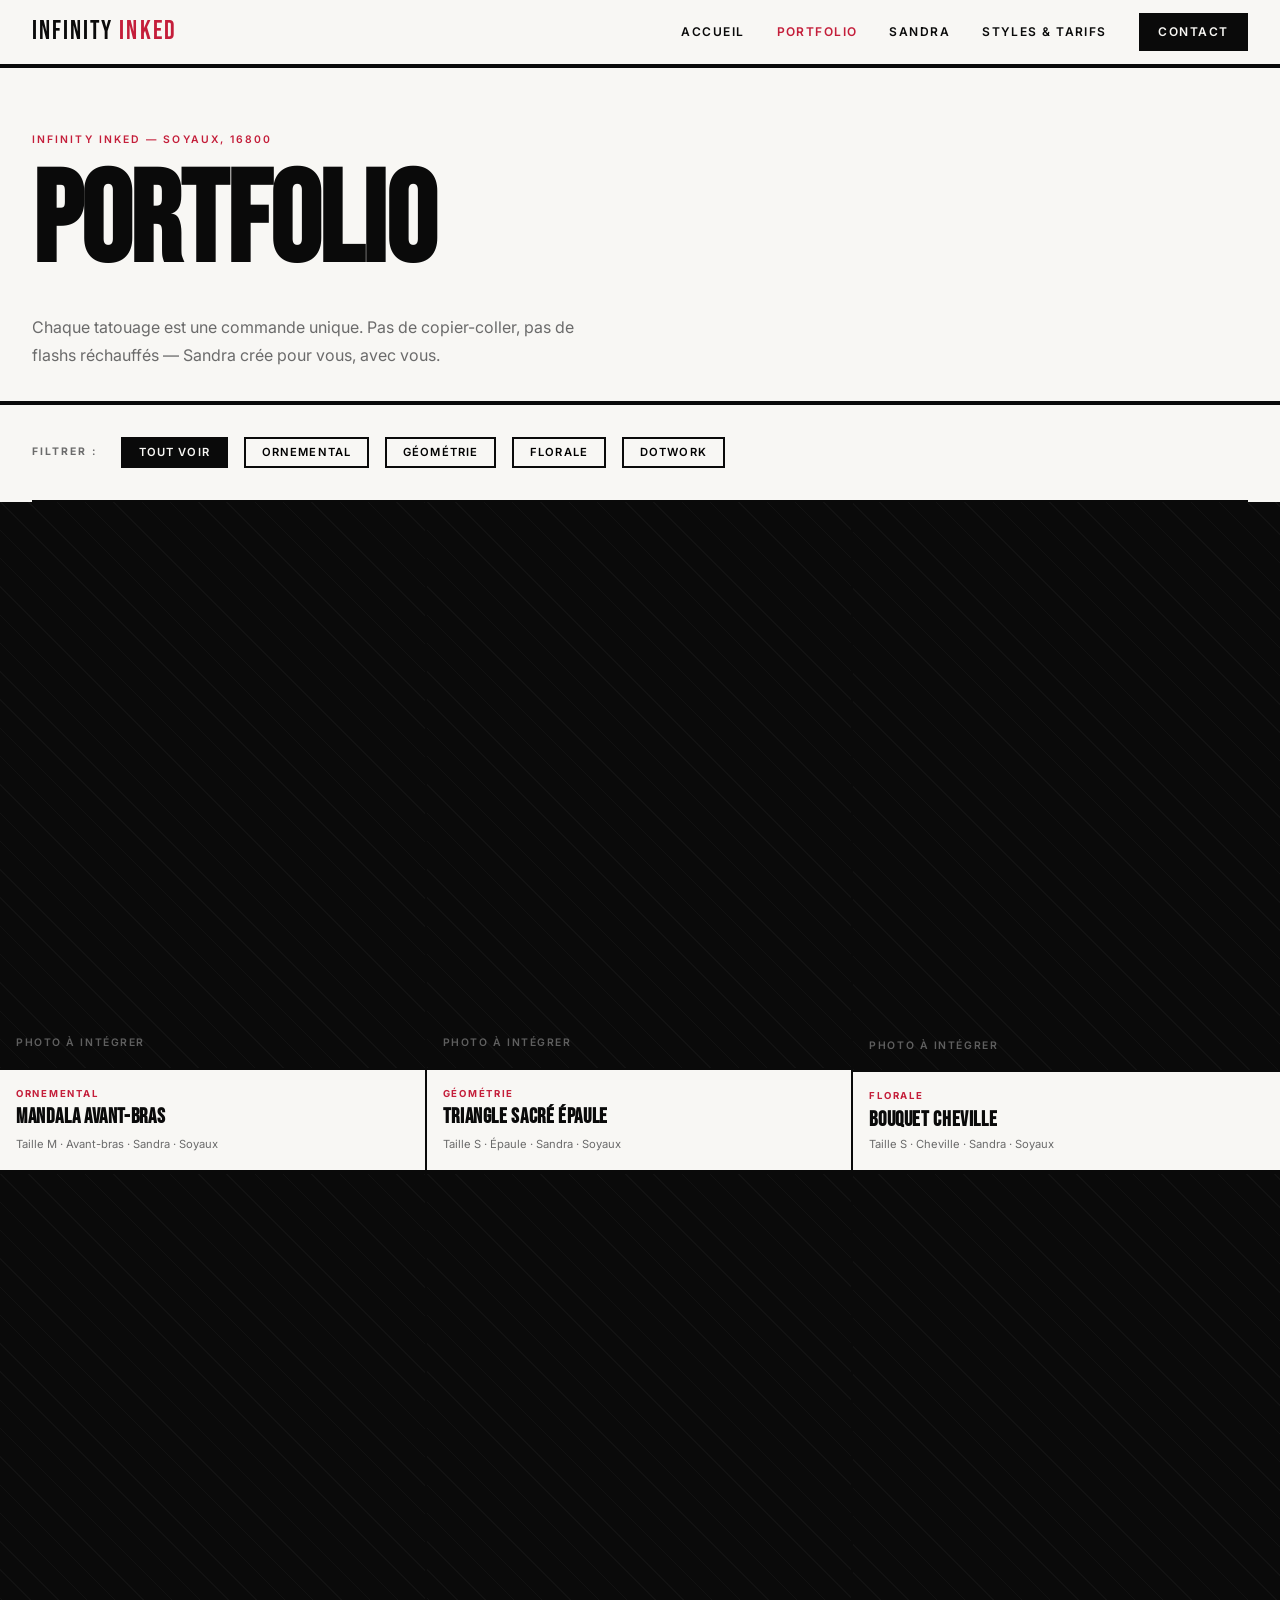
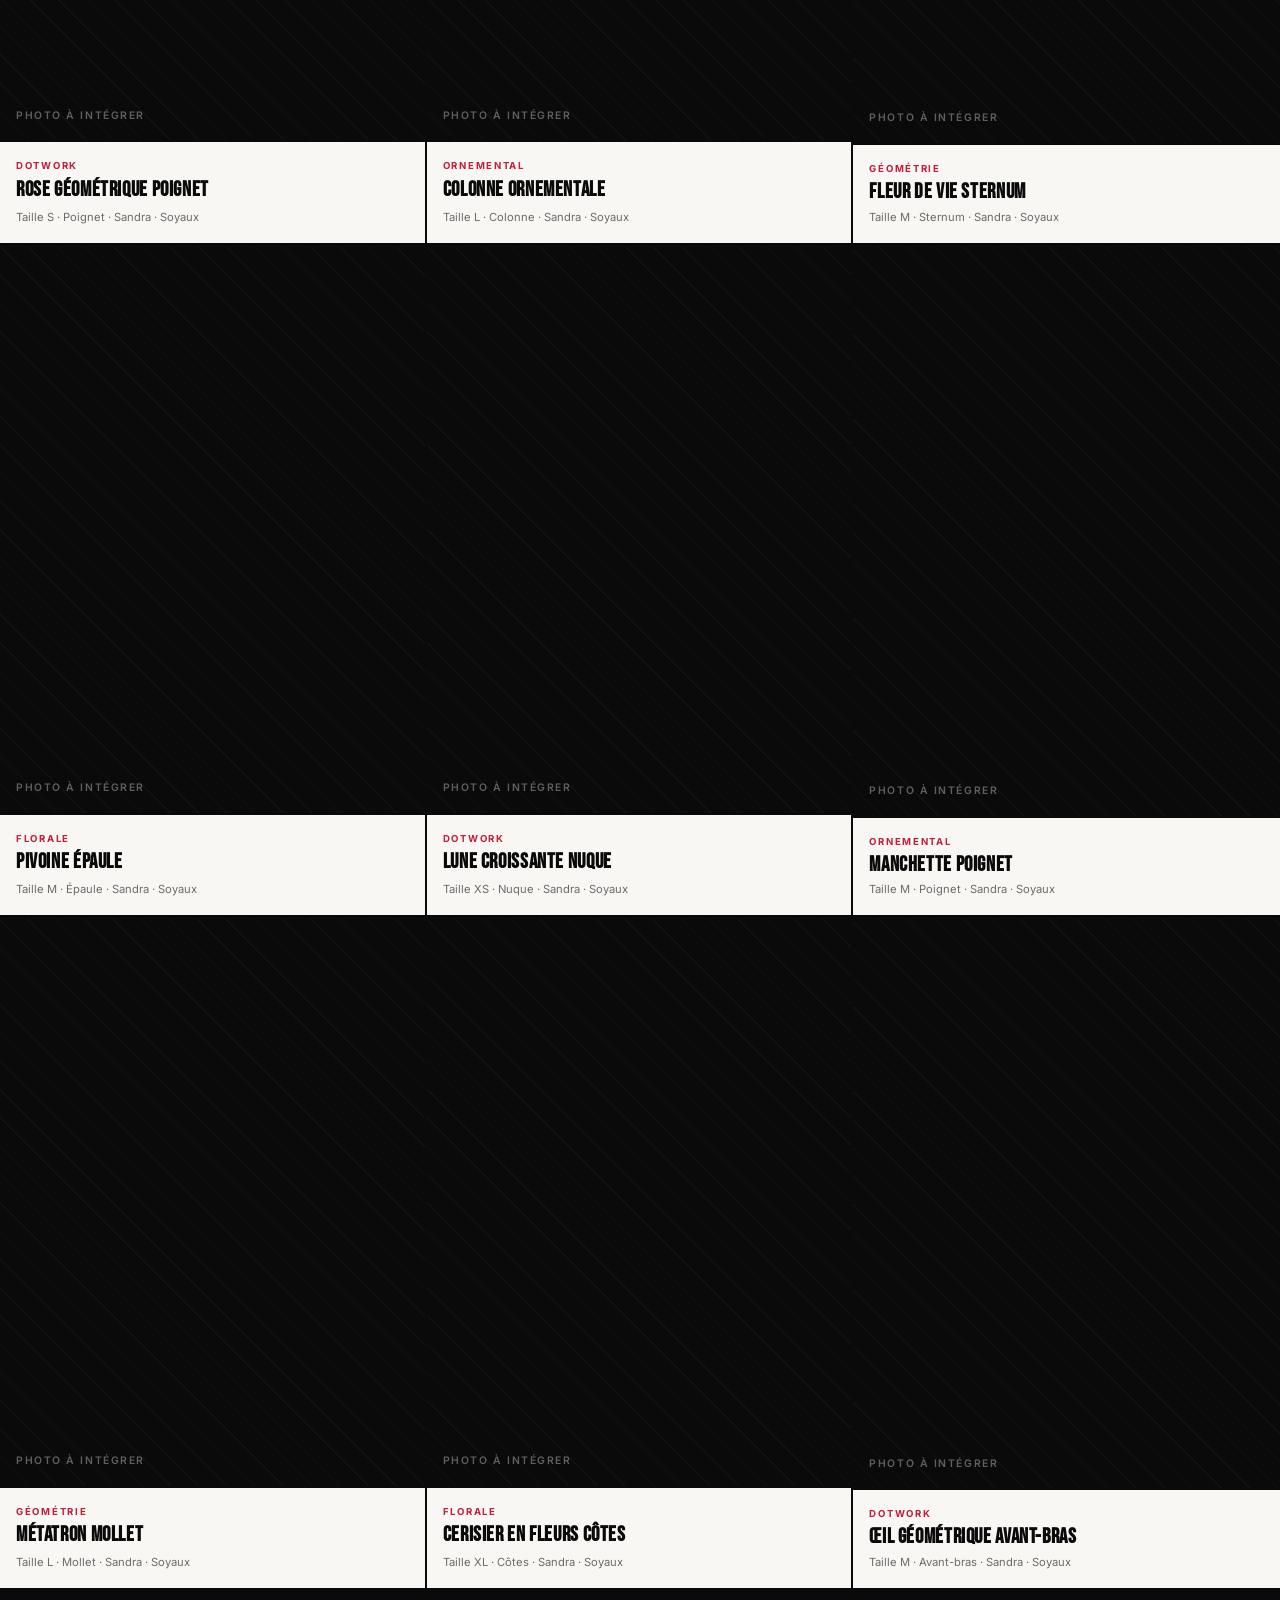
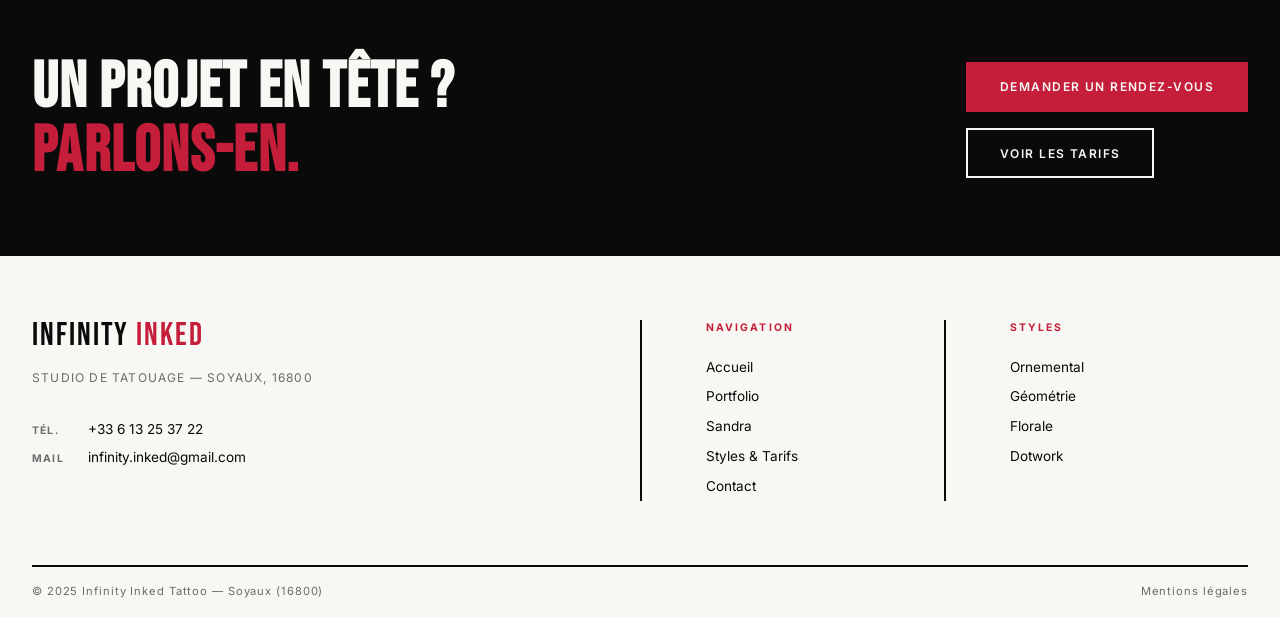
==== portfolio.html @ 77a06cd0 "sex" ====
<!DOCTYPE html>
<html lang="fr">
<head>
  <meta charset="UTF-8" />
  <meta name="viewport" content="width=device-width, initial-scale=1.0" />
  <title>Portfolio — Infinity Inked Tattoo, Soyaux</title>
  <meta name="description" content="Portfolio de tatouages de Sandra — studio Infinity Inked à Soyaux (16800). Ornemental, géométrie, florale, dotwork. Chaque réalisation, une pièce unique." />
  <meta name="keywords" content="portfolio tatouage Soyaux, tatouage ornemental Angoulême, dotwork géométrie floral tattoo Sandra 16800" />
  <link rel="canonical" href="https://infinity-inked.fr/portfolio.html" />
  <link rel="stylesheet" href="css/style.css" />
  <link rel="preconnect" href="https://fonts.googleapis.com" />
  <link rel="preconnect" href="https://fonts.gstatic.com" crossorigin />
  <link href="https://fonts.googleapis.com/css2?family=Bebas+Neue&family=Inter:wght@300;400;500;600&display=swap" rel="stylesheet" />
</head>
<body>

  <!-- ========== NAVIGATION ========== -->
  <header class="nav" role="banner">
    <div class="container">
      <div class="nav__inner">
        <a href="index.html" class="nav__logo" aria-label="Infinity Inked Tattoo — Accueil">
          Infinity<span>&nbsp;Inked</span>
        </a>
        <nav class="nav__links" aria-label="Navigation principale">
          <a href="index.html">Accueil</a>
          <a href="portfolio.html" class="active">Portfolio</a>
          <a href="sandra.html">Sandra</a>
          <a href="styles-tarifs.html">Styles &amp; Tarifs</a>
          <a href="contact.html" class="nav__cta">Contact</a>
        </nav>
        <button class="nav__burger" aria-label="Ouvrir le menu" aria-expanded="false" aria-controls="mobile-nav">
          <span></span><span></span><span></span>
        </button>
      </div>
    </div>
    <nav id="mobile-nav" class="nav__mobile" aria-label="Navigation mobile">
      <a href="index.html">Accueil</a>
      <a href="portfolio.html" class="active">Portfolio</a>
      <a href="sandra.html">Sandra</a>
      <a href="styles-tarifs.html">Styles &amp; Tarifs</a>
      <a href="contact.html">Contact</a>
    </nav>
  </header>

  <main>

    <!-- ========== EN-TÊTE PAGE ========== -->
    <div class="page-header" aria-labelledby="page-title">
      <div class="container">
        <span class="page-header__label">Infinity Inked — Soyaux, 16800</span>
        <h1 class="page-header__title" id="page-title">Portfolio</h1>
        <p class="page-header__sub">
          Chaque tatouage est une commande unique. Pas de copier-coller, pas de flashs réchauffés — Sandra crée pour vous, avec vous.
        </p>
      </div>
    </div>

    <!-- ========== FILTRES ========== -->
    <div class="container">
      <div class="filter-bar" role="group" aria-label="Filtrer par style">
        <span class="filter-bar__label">Filtrer :</span>
        <button class="filter-btn active" data-filter="all">Tout voir</button>
        <button class="filter-btn" data-filter="ornemental">Ornemental</button>
        <button class="filter-btn" data-filter="geometrie">Géométrie</button>
        <button class="filter-btn" data-filter="florale">Florale</button>
        <button class="filter-btn" data-filter="dotwork">Dotwork</button>
      </div>
    </div>

    <!-- ========== GALERIE ========== -->
    <section aria-label="Galerie de tatouages">
      <div class="gallery">

        <!-- Ornemental 1 -->
        <article class="gallery-item" data-style="ornemental">
          <div class="gallery-item__photo">
            <div class="photo-placeholder" aria-label="Tatouage ornemental — mandala avant-bras">
              <span class="photo-placeholder__label">Photo à intégrer</span>
            </div>
          </div>
          <div class="gallery-item__info">
            <span class="gallery-item__style">Ornemental</span>
            <h2 class="gallery-item__title">Mandala avant-bras</h2>
            <p class="gallery-item__meta">Taille M · Avant-bras · Sandra · Soyaux</p>
          </div>
        </article>

        <!-- Géométrie 1 -->
        <article class="gallery-item" data-style="geometrie">
          <div class="gallery-item__photo">
            <div class="photo-placeholder" aria-label="Tatouage géométrique — triangle sacré épaule">
              <span class="photo-placeholder__label">Photo à intégrer</span>
            </div>
          </div>
          <div class="gallery-item__info">
            <span class="gallery-item__style">Géométrie</span>
            <h2 class="gallery-item__title">Triangle sacré épaule</h2>
            <p class="gallery-item__meta">Taille S · Épaule · Sandra · Soyaux</p>
          </div>
        </article>

        <!-- Florale 1 -->
        <article class="gallery-item" data-style="florale">
          <div class="gallery-item__photo">
            <div class="photo-placeholder" aria-label="Tatouage floral — bouquet cheville">
              <span class="photo-placeholder__label">Photo à intégrer</span>
            </div>
          </div>
          <div class="gallery-item__info">
            <span class="gallery-item__style">Florale</span>
            <h2 class="gallery-item__title">Bouquet cheville</h2>
            <p class="gallery-item__meta">Taille S · Cheville · Sandra · Soyaux</p>
          </div>
        </article>

        <!-- Dotwork 1 -->
        <article class="gallery-item" data-style="dotwork">
          <div class="gallery-item__photo">
            <div class="photo-placeholder" aria-label="Tatouage dotwork — rose géométrique poignet">
              <span class="photo-placeholder__label">Photo à intégrer</span>
            </div>
          </div>
          <div class="gallery-item__info">
            <span class="gallery-item__style">Dotwork</span>
            <h2 class="gallery-item__title">Rose géométrique poignet</h2>
            <p class="gallery-item__meta">Taille S · Poignet · Sandra · Soyaux</p>
          </div>
        </article>

        <!-- Ornemental 2 -->
        <article class="gallery-item" data-style="ornemental">
          <div class="gallery-item__photo">
            <div class="photo-placeholder" aria-label="Tatouage ornemental — colonne vertébrale">
              <span class="photo-placeholder__label">Photo à intégrer</span>
            </div>
          </div>
          <div class="gallery-item__info">
            <span class="gallery-item__style">Ornemental</span>
            <h2 class="gallery-item__title">Colonne ornementale</h2>
            <p class="gallery-item__meta">Taille L · Colonne · Sandra · Soyaux</p>
          </div>
        </article>

        <!-- Géométrie 2 -->
        <article class="gallery-item" data-style="geometrie">
          <div class="gallery-item__photo">
            <div class="photo-placeholder" aria-label="Tatouage géométrique — fleur de vie sternum">
              <span class="photo-placeholder__label">Photo à intégrer</span>
            </div>
          </div>
          <div class="gallery-item__info">
            <span class="gallery-item__style">Géométrie</span>
            <h2 class="gallery-item__title">Fleur de vie sternum</h2>
            <p class="gallery-item__meta">Taille M · Sternum · Sandra · Soyaux</p>
          </div>
        </article>

        <!-- Florale 2 -->
        <article class="gallery-item" data-style="florale">
          <div class="gallery-item__photo">
            <div class="photo-placeholder" aria-label="Tatouage floral — pivoine épaule">
              <span class="photo-placeholder__label">Photo à intégrer</span>
            </div>
          </div>
          <div class="gallery-item__info">
            <span class="gallery-item__style">Florale</span>
            <h2 class="gallery-item__title">Pivoine épaule</h2>
            <p class="gallery-item__meta">Taille M · Épaule · Sandra · Soyaux</p>
          </div>
        </article>

        <!-- Dotwork 2 -->
        <article class="gallery-item" data-style="dotwork">
          <div class="gallery-item__photo">
            <div class="photo-placeholder" aria-label="Tatouage dotwork — lune croissante nuque">
              <span class="photo-placeholder__label">Photo à intégrer</span>
            </div>
          </div>
          <div class="gallery-item__info">
            <span class="gallery-item__style">Dotwork</span>
            <h2 class="gallery-item__title">Lune croissante nuque</h2>
            <p class="gallery-item__meta">Taille XS · Nuque · Sandra · Soyaux</p>
          </div>
        </article>

        <!-- Ornemental 3 -->
        <article class="gallery-item" data-style="ornemental">
          <div class="gallery-item__photo">
            <div class="photo-placeholder" aria-label="Tatouage ornemental — manchette poignet">
              <span class="photo-placeholder__label">Photo à intégrer</span>
            </div>
          </div>
          <div class="gallery-item__info">
            <span class="gallery-item__style">Ornemental</span>
            <h2 class="gallery-item__title">Manchette poignet</h2>
            <p class="gallery-item__meta">Taille M · Poignet · Sandra · Soyaux</p>
          </div>
        </article>

        <!-- Géométrie 3 -->
        <article class="gallery-item" data-style="geometrie">
          <div class="gallery-item__photo">
            <div class="photo-placeholder" aria-label="Tatouage géométrique — métatron mollet">
              <span class="photo-placeholder__label">Photo à intégrer</span>
            </div>
          </div>
          <div class="gallery-item__info">
            <span class="gallery-item__style">Géométrie</span>
            <h2 class="gallery-item__title">Métatron mollet</h2>
            <p class="gallery-item__meta">Taille L · Mollet · Sandra · Soyaux</p>
          </div>
        </article>

        <!-- Florale 3 -->
        <article class="gallery-item" data-style="florale">
          <div class="gallery-item__photo">
            <div class="photo-placeholder" aria-label="Tatouage floral — branche de cerisier côtes">
              <span class="photo-placeholder__label">Photo à intégrer</span>
            </div>
          </div>
          <div class="gallery-item__info">
            <span class="gallery-item__style">Florale</span>
            <h2 class="gallery-item__title">Cerisier en fleurs côtes</h2>
            <p class="gallery-item__meta">Taille XL · Côtes · Sandra · Soyaux</p>
          </div>
        </article>

        <!-- Dotwork 3 -->
        <article class="gallery-item" data-style="dotwork">
          <div class="gallery-item__photo">
            <div class="photo-placeholder" aria-label="Tatouage dotwork — oeil tout voyant avant-bras">
              <span class="photo-placeholder__label">Photo à intégrer</span>
            </div>
          </div>
          <div class="gallery-item__info">
            <span class="gallery-item__style">Dotwork</span>
            <h2 class="gallery-item__title">Œil géométrique avant-bras</h2>
            <p class="gallery-item__meta">Taille M · Avant-bras · Sandra · Soyaux</p>
          </div>
        </article>

      </div>
    </section>

    <!-- ========== CTA PORTFOLIO ========== -->
    <section class="cta-band" aria-label="Prendre rendez-vous">
      <div class="container">
        <div class="cta-band__inner">
          <h2 class="cta-band__title">
            Un projet en tête ?<br />
            <em>Parlons-en.</em>
          </h2>
          <div style="display:flex;flex-direction:column;gap:1rem;align-items:flex-start">
            <a href="contact.html" class="btn btn--accent">Demander un rendez-vous</a>
            <a href="styles-tarifs.html" class="btn btn--outline">Voir les tarifs</a>
          </div>
        </div>
      </div>
    </section>

  </main>

  <!-- ========== FOOTER ========== -->
  <footer class="footer" role="contentinfo">
    <div class="container">
      <div class="footer__grid">
        <div class="footer__col">
          <p class="footer__logo">Infinity<span>&nbsp;Inked</span></p>
          <p class="footer__tagline">Studio de tatouage — Soyaux, 16800</p>
          <div class="footer__contact-item">
            <strong>Tél.</strong>
            <a href="tel:+33613253722">+33 6 13 25 37 22</a>
          </div>
          <div class="footer__contact-item">
            <strong>Mail</strong>
            <a href="mailto:infinity.inked@gmail.com">infinity.inked@gmail.com</a>
          </div>
        </div>
        <div class="footer__col">
          <p class="footer__nav-title">Navigation</p>
          <nav class="footer__nav-links">
            <a href="index.html">Accueil</a>
            <a href="portfolio.html">Portfolio</a>
            <a href="sandra.html">Sandra</a>
            <a href="styles-tarifs.html">Styles &amp; Tarifs</a>
            <a href="contact.html">Contact</a>
          </nav>
        </div>
        <div class="footer__col">
          <p class="footer__nav-title">Styles</p>
          <nav class="footer__nav-links">
            <a href="styles-tarifs.html#ornemental">Ornemental</a>
            <a href="styles-tarifs.html#geometrie">Géométrie</a>
            <a href="styles-tarifs.html#florale">Florale</a>
            <a href="styles-tarifs.html#dotwork">Dotwork</a>
          </nav>
        </div>
      </div>
      <div class="footer__bottom">
        <p>&copy; 2025 Infinity Inked Tattoo — Soyaux (16800)</p>
        <div style="display:flex;gap:1.5rem">
          <a href="contact.html#mentions">Mentions légales</a>
        </div>
      </div>
    </div>
  </footer>

  <script src="js/main.js"></script>
</body>
</html>
---- css/style.css ----
/* ============================================
   INFINITY INKED — Style Brutaliste Moderne
   ============================================ */

/* --- Import Google Fonts --- */
@import url('https://fonts.googleapis.com/css2?family=Bebas+Neue&family=Inter:wght@300;400;500;600&display=swap');

/* --- Variables --- */
:root {
  --black:      #0A0A0A;
  --white:      #F8F7F4;
  --accent:     #C41E3A;
  --gray:       #6B6B6B;
  --light-gray: #E8E7E4;
  --border:     2px solid #0A0A0A;
  --border-thick: 4px solid #0A0A0A;
  --border-accent: 2px solid #C41E3A;

  --font-title: 'Bebas Neue', 'Arial Black', sans-serif;
  --font-body:  'Inter', 'Helvetica Neue', sans-serif;

  --space-xs:  0.5rem;
  --space-sm:  1rem;
  --space-md:  2rem;
  --space-lg:  4rem;
  --space-xl:  8rem;
}

/* --- Reset --- */
*, *::before, *::after {
  margin: 0;
  padding: 0;
  box-sizing: border-box;
}

html {
  font-size: 16px;
  scroll-behavior: smooth;
  -webkit-text-size-adjust: 100%;
}

body {
  font-family: var(--font-body);
  background-color: var(--white);
  color: var(--black);
  line-height: 1.6;
  -webkit-font-smoothing: antialiased;
  overflow-x: hidden;
}

img {
  display: block;
  max-width: 100%;
  height: auto;
}

a {
  color: inherit;
  text-decoration: none;
}

ul { list-style: none; }

/* --- Utility --- */
.u-accent { color: var(--accent); }
.u-upper  { text-transform: uppercase; }
.u-center { text-align: center; }
.u-sr-only {
  position: absolute;
  width: 1px; height: 1px;
  overflow: hidden;
  clip: rect(0,0,0,0);
  white-space: nowrap;
}

/* --- Container --- */
.container {
  width: 100%;
  max-width: 1280px;
  margin-inline: auto;
  padding-inline: var(--space-md);
}

/* =============================================
   NAVIGATION
   ============================================= */
.nav {
  position: sticky;
  top: 0;
  z-index: 100;
  background: var(--white);
  border-bottom: var(--border-thick);
}

.nav__inner {
  display: flex;
  align-items: center;
  justify-content: space-between;
  height: 64px;
  gap: var(--space-md);
}

.nav__logo {
  font-family: var(--font-title);
  font-size: 1.6rem;
  letter-spacing: 0.08em;
  line-height: 1;
  white-space: nowrap;
}

.nav__logo span {
  color: var(--accent);
}

.nav__links {
  display: flex;
  align-items: center;
  gap: 2rem;
}

.nav__links a {
  font-family: var(--font-body);
  font-size: 0.75rem;
  font-weight: 600;
  letter-spacing: 0.12em;
  text-transform: uppercase;
  transition: color 0.15s;
}

.nav__links a:hover,
.nav__links a.active {
  color: var(--accent);
}

.nav__cta {
  background: var(--black);
  color: var(--white) !important;
  padding: 0.45rem 1.1rem;
  border: var(--border);
  transition: background 0.15s, color 0.15s !important;
}

.nav__cta:hover {
  background: var(--accent) !important;
  color: var(--white) !important;
  border-color: var(--accent);
}

/* Burger */
.nav__burger {
  display: none;
  flex-direction: column;
  justify-content: center;
  gap: 5px;
  width: 36px;
  height: 36px;
  background: none;
  border: var(--border);
  cursor: pointer;
  padding: 6px;
}

.nav__burger span {
  display: block;
  width: 100%;
  height: 2px;
  background: var(--black);
  transition: transform 0.25s, opacity 0.25s;
}

.nav__burger.open span:nth-child(1) { transform: translateY(7px) rotate(45deg); }
.nav__burger.open span:nth-child(2) { opacity: 0; }
.nav__burger.open span:nth-child(3) { transform: translateY(-7px) rotate(-45deg); }

/* Mobile nav */
.nav__mobile {
  display: none;
  flex-direction: column;
  border-top: var(--border);
  background: var(--white);
}

.nav__mobile.open {
  display: flex;
}

.nav__mobile a {
  font-size: 0.8rem;
  font-weight: 600;
  letter-spacing: 0.12em;
  text-transform: uppercase;
  padding: 1rem var(--space-md);
  border-bottom: 1px solid var(--light-gray);
  transition: background 0.15s;
}

.nav__mobile a:hover { background: var(--light-gray); }
.nav__mobile a.active { color: var(--accent); }


/* =============================================
   HERO — INDEX
   ============================================= */
.hero {
  border-bottom: var(--border-thick);
  padding: var(--space-lg) 0 0;
  overflow: hidden;
}

.hero__eyebrow {
  font-size: 0.7rem;
  font-weight: 600;
  letter-spacing: 0.2em;
  text-transform: uppercase;
  color: var(--gray);
  margin-bottom: var(--space-sm);
}

.hero__title {
  font-family: var(--font-title);
  font-size: clamp(4rem, 12vw, 11rem);
  line-height: 0.92;
  letter-spacing: -0.01em;
  text-transform: uppercase;
  margin-bottom: var(--space-md);
}

.hero__title .line-accent { color: var(--accent); }

.hero__sub {
  font-size: clamp(0.85rem, 1.5vw, 1rem);
  letter-spacing: 0.15em;
  text-transform: uppercase;
  color: var(--gray);
  max-width: 480px;
  margin-bottom: var(--space-lg);
  border-left: var(--border-accent);
  padding-left: var(--space-sm);
}

.hero__ctas {
  display: flex;
  flex-wrap: wrap;
  gap: var(--space-sm);
  margin-bottom: var(--space-lg);
}

.btn {
  display: inline-block;
  font-family: var(--font-body);
  font-size: 0.75rem;
  font-weight: 600;
  letter-spacing: 0.12em;
  text-transform: uppercase;
  padding: 0.85rem 2rem;
  border: var(--border);
  cursor: pointer;
  transition: background 0.15s, color 0.15s, border-color 0.15s;
  white-space: nowrap;
}

.btn--primary {
  background: var(--black);
  color: var(--white);
}

.btn--primary:hover {
  background: var(--accent);
  border-color: var(--accent);
}

.btn--outline {
  background: transparent;
  color: var(--black);
}

.btn--outline:hover {
  background: var(--black);
  color: var(--white);
}

.btn--accent {
  background: var(--accent);
  color: var(--white);
  border-color: var(--accent);
}

.btn--accent:hover {
  background: var(--black);
  border-color: var(--black);
}

/* Hero photo band */
.hero__band {
  display: grid;
  grid-template-columns: repeat(4, 1fr);
  border-top: var(--border-thick);
  margin-top: var(--space-lg);
}

.hero__band-item {
  aspect-ratio: 3/4;
  overflow: hidden;
  border-right: var(--border);
  position: relative;
}

.hero__band-item:last-child { border-right: none; }

/* =============================================
   PHOTO PLACEHOLDER
   (remplacer par <img> avec photos réelles)
   ============================================= */
.photo-placeholder {
  width: 100%;
  height: 100%;
  min-height: 280px;
  background: var(--black);
  display: flex;
  align-items: flex-end;
  padding: var(--space-sm);
  position: relative;
  overflow: hidden;
}

.photo-placeholder::before {
  content: '';
  position: absolute;
  inset: 0;
  background: repeating-linear-gradient(
    45deg,
    rgba(255,255,255,0.03) 0px,
    rgba(255,255,255,0.03) 1px,
    transparent 1px,
    transparent 20px
  );
}

.photo-placeholder__label {
  font-size: 0.65rem;
  font-weight: 600;
  letter-spacing: 0.15em;
  text-transform: uppercase;
  color: rgba(255,255,255,0.35);
  position: relative;
  z-index: 1;
}

/* Real images in placeholder containers */
.photo-placeholder img {
  position: absolute;
  inset: 0;
  width: 100%;
  height: 100%;
  object-fit: cover;
  z-index: 2;
}

/* =============================================
   CONFIANCE / STATS
   ============================================= */
.trust {
  border-bottom: var(--border-thick);
}

.trust__grid {
  display: grid;
  grid-template-columns: repeat(3, 1fr);
  border-top: none;
}

.trust__item {
  padding: var(--space-lg) var(--space-md);
  border-right: var(--border);
  display: flex;
  flex-direction: column;
  gap: var(--space-xs);
}

.trust__item:last-child { border-right: none; }

.trust__number {
  font-family: var(--font-title);
  font-size: clamp(3.5rem, 6vw, 6rem);
  line-height: 1;
  letter-spacing: -0.01em;
}

.trust__label {
  font-size: 0.7rem;
  font-weight: 600;
  letter-spacing: 0.14em;
  text-transform: uppercase;
  color: var(--gray);
}

.trust__stars {
  display: flex;
  gap: 3px;
  margin-top: var(--space-xs);
}

.trust__star {
  color: var(--accent);
  font-size: 1rem;
}

/* =============================================
   INTRO SECTION
   ============================================= */
.intro {
  border-bottom: var(--border-thick);
}

.intro__grid {
  display: grid;
  grid-template-columns: 1fr 1fr;
  align-items: start;
  gap: 0;
}

.intro__text {
  padding: var(--space-xl) var(--space-lg) var(--space-xl) 0;
  border-right: var(--border);
}

.section-label {
  font-size: 0.65rem;
  font-weight: 600;
  letter-spacing: 0.2em;
  text-transform: uppercase;
  color: var(--accent);
  margin-bottom: var(--space-md);
  display: block;
}

.section-title {
  font-family: var(--font-title);
  font-size: clamp(2.5rem, 4vw, 4rem);
  line-height: 1;
  text-transform: uppercase;
  letter-spacing: 0.02em;
  margin-bottom: var(--space-md);
}

.section-body {
  font-size: 1rem;
  line-height: 1.8;
  color: var(--black);
  max-width: 520px;
}

.section-body + .section-body { margin-top: var(--space-sm); }

.intro__visual {
  display: flex;
  flex-direction: column;
  gap: 0;
}

.intro__visual .photo-placeholder {
  min-height: 360px;
}

/* =============================================
   STYLES PREVIEW — INDEX
   ============================================= */
.styles-preview {
  border-bottom: var(--border-thick);
}

.styles-preview__header {
  padding: var(--space-lg) 0 var(--space-md);
  display: flex;
  align-items: flex-end;
  justify-content: space-between;
  border-bottom: var(--border);
}

.styles-preview__grid {
  display: grid;
  grid-template-columns: repeat(4, 1fr);
}

.style-card {
  border-right: var(--border);
  display: flex;
  flex-direction: column;
}

.style-card:last-child { border-right: none; }

.style-card__photo {
  aspect-ratio: 1;
}

.style-card__info {
  padding: var(--space-sm);
  border-top: var(--border);
  display: flex;
  flex-direction: column;
  gap: var(--space-xs);
}

.style-card__name {
  font-family: var(--font-title);
  font-size: 1.6rem;
  letter-spacing: 0.03em;
  text-transform: uppercase;
  line-height: 1;
}

.style-card__desc {
  font-size: 0.75rem;
  color: var(--gray);
  line-height: 1.5;
}

/* =============================================
   CTA BAND
   ============================================= */
.cta-band {
  background: var(--black);
  color: var(--white);
  border-bottom: var(--border-thick);
}

.cta-band__inner {
  display: flex;
  align-items: center;
  justify-content: space-between;
  gap: var(--space-md);
  padding: var(--space-lg) 0;
  flex-wrap: wrap;
}

.cta-band__title {
  font-family: var(--font-title);
  font-size: clamp(2.5rem, 5vw, 5rem);
  line-height: 1;
  text-transform: uppercase;
  letter-spacing: 0.02em;
}

.cta-band__title em {
  font-style: normal;
  color: var(--accent);
}

.cta-band .btn--outline {
  color: var(--white);
  border-color: var(--white);
}

.cta-band .btn--outline:hover {
  background: var(--white);
  color: var(--black);
}

/* =============================================
   TEMOIGNAGES
   ============================================= */
.testimonials {
  border-bottom: var(--border-thick);
}

.testimonials__header {
  padding: var(--space-lg) 0 var(--space-md);
  border-bottom: var(--border);
}

.testimonials__grid {
  display: grid;
  grid-template-columns: repeat(3, 1fr);
}

.testimonial {
  padding: var(--space-lg) var(--space-md);
  border-right: var(--border);
}

.testimonial:last-child { border-right: none; }

.testimonial__stars {
  display: flex;
  gap: 3px;
  margin-bottom: var(--space-sm);
  color: var(--accent);
  font-size: 0.9rem;
}

.testimonial__text {
  font-size: 0.95rem;
  line-height: 1.7;
  font-style: italic;
  margin-bottom: var(--space-sm);
  color: var(--black);
}

.testimonial__author {
  font-size: 0.7rem;
  font-weight: 600;
  letter-spacing: 0.12em;
  text-transform: uppercase;
  color: var(--gray);
}

/* =============================================
   FOOTER
   ============================================= */
.footer {
  border-top: var(--border-thick);
  background: var(--white);
}

.footer__grid {
  display: grid;
  grid-template-columns: 2fr 1fr 1fr;
  gap: 0;
  padding: var(--space-lg) 0;
  border-bottom: var(--border);
}

.footer__col {
  padding-right: var(--space-lg);
}

.footer__col:not(:first-child) {
  padding-left: var(--space-lg);
  border-left: var(--border);
}

.footer__logo {
  font-family: var(--font-title);
  font-size: 2rem;
  letter-spacing: 0.06em;
  text-transform: uppercase;
  margin-bottom: var(--space-sm);
  line-height: 1;
}

.footer__logo span { color: var(--accent); }

.footer__tagline {
  font-size: 0.75rem;
  color: var(--gray);
  letter-spacing: 0.1em;
  text-transform: uppercase;
  margin-bottom: var(--space-md);
}

.footer__contact-item {
  font-size: 0.85rem;
  margin-bottom: 0.4rem;
  display: flex;
  gap: 0.5rem;
  align-items: baseline;
}

.footer__contact-item strong {
  font-size: 0.65rem;
  font-weight: 700;
  letter-spacing: 0.12em;
  text-transform: uppercase;
  color: var(--gray);
  min-width: 3rem;
}

.footer__nav-title {
  font-size: 0.65rem;
  font-weight: 700;
  letter-spacing: 0.2em;
  text-transform: uppercase;
  color: var(--accent);
  margin-bottom: var(--space-sm);
}

.footer__nav-links a {
  display: block;
  font-size: 0.85rem;
  padding: 0.25rem 0;
  transition: color 0.15s;
}

.footer__nav-links a:hover { color: var(--accent); }

.footer__bottom {
  display: flex;
  justify-content: space-between;
  align-items: center;
  padding: var(--space-sm) 0;
  flex-wrap: wrap;
  gap: var(--space-sm);
}

.footer__bottom p,
.footer__bottom a {
  font-size: 0.7rem;
  color: var(--gray);
  letter-spacing: 0.08em;
}

.footer__bottom a:hover { color: var(--black); }

/* =============================================
   PAGE HEADER (pages internes)
   ============================================= */
.page-header {
  border-bottom: var(--border-thick);
  padding: var(--space-lg) 0 var(--space-md);
}

.page-header__label {
  font-size: 0.65rem;
  font-weight: 600;
  letter-spacing: 0.2em;
  text-transform: uppercase;
  color: var(--accent);
  margin-bottom: var(--space-sm);
  display: block;
}

.page-header__title {
  font-family: var(--font-title);
  font-size: clamp(4rem, 10vw, 9rem);
  line-height: 0.92;
  text-transform: uppercase;
  letter-spacing: -0.01em;
}

.page-header__sub {
  margin-top: var(--space-md);
  font-size: 1rem;
  color: var(--gray);
  max-width: 560px;
  line-height: 1.7;
}

/* =============================================
   PORTFOLIO PAGE
   ============================================= */
.filter-bar {
  display: flex;
  align-items: center;
  gap: var(--space-sm);
  padding: var(--space-md) 0;
  border-bottom: var(--border);
  flex-wrap: wrap;
}

.filter-bar__label {
  font-size: 0.65rem;
  font-weight: 700;
  letter-spacing: 0.2em;
  text-transform: uppercase;
  color: var(--gray);
  margin-right: var(--space-xs);
}

.filter-btn {
  font-family: var(--font-body);
  font-size: 0.7rem;
  font-weight: 600;
  letter-spacing: 0.1em;
  text-transform: uppercase;
  padding: 0.4rem 1rem;
  border: var(--border);
  background: transparent;
  cursor: pointer;
  transition: background 0.15s, color 0.15s;
}

.filter-btn:hover,
.filter-btn.active {
  background: var(--black);
  color: var(--white);
}

/* Gallery grid */
.gallery {
  display: grid;
  grid-template-columns: repeat(3, 1fr);
  border-top: none;
}

.gallery-item {
  border-right: var(--border);
  border-bottom: var(--border-thick);
  display: flex;
  flex-direction: column;
}

.gallery-item:nth-child(3n) { border-right: none; }

.gallery-item__photo {
  aspect-ratio: 3/4;
  overflow: hidden;
  position: relative;
}

.gallery-item__photo .photo-placeholder {
  min-height: unset;
  height: 100%;
  transition: transform 0.4s ease;
}

.gallery-item:hover .photo-placeholder {
  transform: scale(1.03);
}

.gallery-item__info {
  padding: var(--space-sm);
  border-top: var(--border);
  display: flex;
  flex-direction: column;
  gap: 0.3rem;
  flex: 1;
}

.gallery-item__style {
  font-size: 0.6rem;
  font-weight: 700;
  letter-spacing: 0.18em;
  text-transform: uppercase;
  color: var(--accent);
}

.gallery-item__title {
  font-family: var(--font-title);
  font-size: 1.3rem;
  text-transform: uppercase;
  letter-spacing: 0.03em;
  line-height: 1.1;
}

.gallery-item__meta {
  font-size: 0.7rem;
  color: var(--gray);
  margin-top: auto;
}

/* =============================================
   SANDRA PAGE
   ============================================= */
.artist-hero {
  border-bottom: var(--border-thick);
}

.artist-hero__grid {
  display: grid;
  grid-template-columns: 1fr 1fr;
}

.artist-hero__photo {
  border-right: var(--border-thick);
}

.artist-hero__photo .photo-placeholder {
  min-height: 560px;
}

.artist-hero__text {
  padding: var(--space-xl) var(--space-lg);
  display: flex;
  flex-direction: column;
  justify-content: center;
}

.artist-hero__name {
  font-family: var(--font-title);
  font-size: clamp(4rem, 8vw, 8rem);
  line-height: 0.9;
  text-transform: uppercase;
  margin-bottom: var(--space-md);
}

.artist-hero__role {
  font-size: 0.75rem;
  font-weight: 600;
  letter-spacing: 0.2em;
  text-transform: uppercase;
  color: var(--accent);
  margin-bottom: var(--space-md);
}

.artist-hero__bio {
  font-size: 1rem;
  line-height: 1.8;
  max-width: 460px;
  margin-bottom: var(--space-md);
}

.specialties {
  display: flex;
  flex-wrap: wrap;
  gap: var(--space-xs);
  margin-top: var(--space-sm);
}

.specialty-tag {
  font-size: 0.65rem;
  font-weight: 700;
  letter-spacing: 0.15em;
  text-transform: uppercase;
  padding: 0.4rem 0.8rem;
  border: var(--border);
  background: var(--white);
}

/* Approach blocks */
.approach {
  border-bottom: var(--border-thick);
}

.approach__grid {
  display: grid;
  grid-template-columns: repeat(3, 1fr);
}

.approach-item {
  padding: var(--space-lg) var(--space-md);
  border-right: var(--border);
}

.approach-item:last-child { border-right: none; }

.approach-item__num {
  font-family: var(--font-title);
  font-size: 4rem;
  color: var(--light-gray);
  line-height: 1;
  margin-bottom: var(--space-sm);
}

.approach-item__title {
  font-family: var(--font-title);
  font-size: 1.5rem;
  text-transform: uppercase;
  letter-spacing: 0.04em;
  margin-bottom: var(--space-xs);
}

.approach-item__text {
  font-size: 0.85rem;
  line-height: 1.7;
  color: var(--gray);
}

/* =============================================
   STYLES & TARIFS PAGE
   ============================================= */
.style-section {
  border-bottom: var(--border-thick);
}

.style-section__inner {
  display: grid;
  grid-template-columns: 1fr 1fr;
}

.style-section__content {
  padding: var(--space-xl) var(--space-lg) var(--space-xl) 0;
  border-right: var(--border);
}

.style-section__visual {
  display: grid;
  grid-template-columns: 1fr 1fr;
}

.style-section__visual .photo-placeholder {
  min-height: 280px;
}

.style-section__visual .photo-placeholder:nth-child(2) {
  border-left: var(--border);
}

.style-name {
  font-family: var(--font-title);
  font-size: clamp(3rem, 5vw, 5.5rem);
  line-height: 0.92;
  text-transform: uppercase;
  letter-spacing: -0.01em;
  margin-bottom: var(--space-md);
}

.style-desc {
  font-size: 1rem;
  line-height: 1.8;
  margin-bottom: var(--space-md);
  max-width: 480px;
}

.style-keywords {
  display: flex;
  flex-wrap: wrap;
  gap: var(--space-xs);
  margin-top: var(--space-sm);
}

.style-keyword {
  font-size: 0.65rem;
  font-weight: 700;
  letter-spacing: 0.12em;
  text-transform: uppercase;
  color: var(--gray);
  border: 1px solid var(--light-gray);
  padding: 0.3rem 0.6rem;
}

/* Tarifs */
.tarifs {
  border-bottom: var(--border-thick);
}

.tarifs__header {
  padding: var(--space-lg) 0 var(--space-md);
  border-bottom: var(--border);
}

.tarifs__grid {
  display: grid;
  grid-template-columns: 1fr 1fr;
}

.tarifs__pricing {
  padding: var(--space-xl) var(--space-lg) var(--space-xl) 0;
  border-right: var(--border);
}

.tarif-item {
  display: flex;
  align-items: baseline;
  justify-content: space-between;
  padding: var(--space-sm) 0;
  border-bottom: 1px solid var(--light-gray);
  gap: var(--space-sm);
}

.tarif-item__label {
  font-size: 0.85rem;
  font-weight: 500;
}

.tarif-item__price {
  font-family: var(--font-title);
  font-size: 1.8rem;
  letter-spacing: 0.02em;
  white-space: nowrap;
}

.tarif-note {
  margin-top: var(--space-md);
  font-size: 0.8rem;
  color: var(--gray);
  line-height: 1.6;
}

.tarifs__rules {
  padding: var(--space-xl) var(--space-lg);
}

.rule-item {
  display: flex;
  gap: var(--space-sm);
  padding: var(--space-sm) 0;
  border-bottom: 1px solid var(--light-gray);
  align-items: flex-start;
}

.rule-item:last-child { border-bottom: none; }

.rule-item__icon {
  font-size: 0.9rem;
  color: var(--accent);
  margin-top: 0.15rem;
  flex-shrink: 0;
}

.rule-item__text {
  font-size: 0.85rem;
  line-height: 1.6;
}

.rule-item__text strong {
  font-weight: 600;
  display: block;
  margin-bottom: 0.15rem;
}

/* =============================================
   CONTACT PAGE
   ============================================= */
.contact-grid {
  display: grid;
  grid-template-columns: 1fr 1fr;
  border-bottom: var(--border-thick);
}

.contact-info {
  padding: var(--space-xl) var(--space-lg) var(--space-xl) 0;
  border-right: var(--border-thick);
  display: flex;
  flex-direction: column;
  gap: var(--space-lg);
}

.contact-block__title {
  font-size: 0.65rem;
  font-weight: 700;
  letter-spacing: 0.2em;
  text-transform: uppercase;
  color: var(--accent);
  margin-bottom: var(--space-sm);
}

.contact-block__line {
  font-size: 1rem;
  margin-bottom: 0.3rem;
  display: flex;
  flex-direction: column;
  gap: 0.15rem;
}

.contact-block__line a {
  font-weight: 500;
  transition: color 0.15s;
}

.contact-block__line a:hover { color: var(--accent); }

.contact-block__map {
  aspect-ratio: 16/9;
  border: var(--border);
  background: var(--light-gray);
  display: flex;
  align-items: center;
  justify-content: center;
  flex-direction: column;
  gap: var(--space-xs);
  text-align: center;
}

.contact-block__map p {
  font-size: 0.7rem;
  font-weight: 600;
  letter-spacing: 0.1em;
  text-transform: uppercase;
  color: var(--gray);
}

.contact-block__map a {
  font-size: 0.7rem;
  font-weight: 700;
  letter-spacing: 0.1em;
  text-transform: uppercase;
  color: var(--accent);
  border-bottom: 1px solid currentColor;
  padding-bottom: 1px;
}

/* Contact form */
.contact-form-wrap {
  padding: var(--space-xl) var(--space-lg);
}

.form-title {
  font-family: var(--font-title);
  font-size: clamp(2rem, 3vw, 3rem);
  text-transform: uppercase;
  letter-spacing: 0.04em;
  margin-bottom: var(--space-lg);
}

.form-group {
  margin-bottom: var(--space-md);
}

.form-label {
  display: block;
  font-size: 0.65rem;
  font-weight: 700;
  letter-spacing: 0.2em;
  text-transform: uppercase;
  color: var(--gray);
  margin-bottom: 0.5rem;
}

.form-input,
.form-select,
.form-textarea {
  width: 100%;
  font-family: var(--font-body);
  font-size: 0.95rem;
  padding: 0.85rem 1rem;
  border: var(--border);
  background: var(--white);
  color: var(--black);
  outline: none;
  transition: border-color 0.15s;
  -webkit-appearance: none;
  appearance: none;
}

.form-select {
  background-image: url("data:image/svg+xml,%3Csvg xmlns='http://www.w3.org/2000/svg' width='12' height='8' viewBox='0 0 12 8'%3E%3Cpath d='M1 1l5 5 5-5' stroke='%230A0A0A' stroke-width='2' fill='none'/%3E%3C/svg%3E");
  background-repeat: no-repeat;
  background-position: right 1rem center;
  padding-right: 2.5rem;
  cursor: pointer;
}

.form-textarea {
  min-height: 140px;
  resize: vertical;
}

.form-input:focus,
.form-select:focus,
.form-textarea:focus {
  border-color: var(--accent);
}

.form-row {
  display: grid;
  grid-template-columns: 1fr 1fr;
  gap: var(--space-sm);
}

.form-submit {
  width: 100%;
  font-size: 0.8rem;
  padding: 1.1rem;
}

.form-note {
  margin-top: var(--space-sm);
  font-size: 0.7rem;
  color: var(--gray);
  line-height: 1.5;
}

/* =============================================
   MENTIONS LEGALES
   ============================================= */
.mentions {
  padding: var(--space-lg) 0;
  border-bottom: var(--border-thick);
}

.mentions h2 {
  font-family: var(--font-title);
  font-size: 1.5rem;
  text-transform: uppercase;
  letter-spacing: 0.06em;
  margin-top: var(--space-lg);
  margin-bottom: var(--space-sm);
}

.mentions h2:first-child { margin-top: 0; }

.mentions p,
.mentions li {
  font-size: 0.85rem;
  line-height: 1.7;
  color: var(--gray);
  max-width: 680px;
}

.mentions ul { margin-left: var(--space-md); list-style: disc; }
.mentions li { margin-bottom: 0.25rem; }

/* =============================================
   SEPARATOR LINE
   ============================================= */
.line-separator {
  border: none;
  border-top: var(--border-thick);
  margin: 0;
}

/* =============================================
   RESPONSIVE — TABLETTE
   ============================================= */
@media (max-width: 1024px) {
  :root {
    --space-lg: 3rem;
    --space-xl: 5rem;
  }

  .nav__links { display: none; }
  .nav__burger { display: flex; }

  .hero__band { grid-template-columns: repeat(2, 1fr); }
  .hero__band-item:nth-child(3),
  .hero__band-item:nth-child(4) { border-top: var(--border); }

  .trust__grid { grid-template-columns: 1fr 1fr 1fr; }

  .intro__grid { grid-template-columns: 1fr; }
  .intro__text { padding: var(--space-lg) 0; border-right: none; border-bottom: var(--border-thick); }
  .intro__visual .photo-placeholder { min-height: 300px; }

  .styles-preview__grid { grid-template-columns: repeat(2, 1fr); }
  .style-card:nth-child(2) { border-right: none; }
  .style-card:nth-child(3) { border-top: var(--border-thick); }
  .style-card:nth-child(4) { border-top: var(--border-thick); border-right: none; }

  .testimonials__grid { grid-template-columns: 1fr 1fr; }
  .testimonial:nth-child(2) { border-right: none; }
  .testimonial:nth-child(3) { border-top: var(--border-thick); border-right: none; }

  .footer__grid { grid-template-columns: 1fr 1fr; }
  .footer__col:nth-child(1) { grid-column: 1 / -1; border-left: none; padding-left: 0; padding-bottom: var(--space-lg); border-bottom: var(--border); }
  .footer__col:nth-child(3) { border-left: var(--border); }

  .gallery { grid-template-columns: repeat(2, 1fr); }
  .gallery-item:nth-child(2n) { border-right: none; }

  .artist-hero__grid { grid-template-columns: 1fr; }
  .artist-hero__photo { border-right: none; border-bottom: var(--border-thick); }
  .artist-hero__photo .photo-placeholder { min-height: 400px; }
  .artist-hero__text { padding: var(--space-lg); }

  .approach__grid { grid-template-columns: 1fr 1fr; }
  .approach-item:nth-child(2) { border-right: none; }
  .approach-item:nth-child(3) { border-top: var(--border-thick); border-right: none; }

  .style-section__inner { grid-template-columns: 1fr; }
  .style-section__content { border-right: none; padding-right: 0; border-bottom: var(--border); }
  .style-section__visual { grid-template-columns: 1fr 1fr; }

  .tarifs__grid { grid-template-columns: 1fr; }
  .tarifs__pricing { border-right: none; padding-right: 0; border-bottom: var(--border-thick); }
  .tarifs__rules { padding-left: 0; }

  .contact-grid { grid-template-columns: 1fr; }
  .contact-info { border-right: none; border-bottom: var(--border-thick); padding-right: 0; }
  .contact-form-wrap { padding-left: 0; }
}

/* =============================================
   RESPONSIVE — MOBILE
   ============================================= */
@media (max-width: 640px) {
  :root {
    --space-md:  1.25rem;
    --space-lg:  2.5rem;
    --space-xl:  3.5rem;
  }

  .container { padding-inline: 1.25rem; }

  .hero__title { font-size: clamp(3.5rem, 18vw, 5rem); }

  .hero__band { grid-template-columns: 1fr 1fr; }
  .hero__band-item:nth-child(odd) { border-right: var(--border); }
  .hero__band-item:nth-child(n+3) { border-top: var(--border); }

  .trust__grid { grid-template-columns: 1fr; }
  .trust__item { border-right: none; border-bottom: var(--border); }
  .trust__item:last-child { border-bottom: none; }

  .styles-preview__grid { grid-template-columns: 1fr; }
  .style-card { border-right: none; border-bottom: var(--border); }
  .style-card:last-child { border-bottom: none; }

  .testimonials__grid { grid-template-columns: 1fr; }
  .testimonial { border-right: none; border-bottom: var(--border); }
  .testimonial:last-child { border-bottom: none; }

  .footer__grid { grid-template-columns: 1fr; }
  .footer__col { border-left: none !important; padding-left: 0 !important; padding-right: 0; }
  .footer__col:not(:first-child) { border-top: var(--border); padding-top: var(--space-md); margin-top: var(--space-md); }

  .footer__bottom { flex-direction: column; align-items: flex-start; }

  .gallery { grid-template-columns: 1fr; }
  .gallery-item { border-right: none; }

  .approach__grid { grid-template-columns: 1fr; }
  .approach-item { border-right: none; border-bottom: var(--border); }
  .approach-item:last-child { border-bottom: none; }

  .style-section__visual { grid-template-columns: 1fr; }
  .style-section__visual .photo-placeholder:nth-child(2) { border-left: none; border-top: var(--border); }

  .tarifs__pricing { padding-bottom: var(--space-lg); }

  .form-row { grid-template-columns: 1fr; }

  .cta-band__inner { flex-direction: column; align-items: flex-start; }

  .styles-preview__header { flex-direction: column; align-items: flex-start; gap: var(--space-sm); }
}
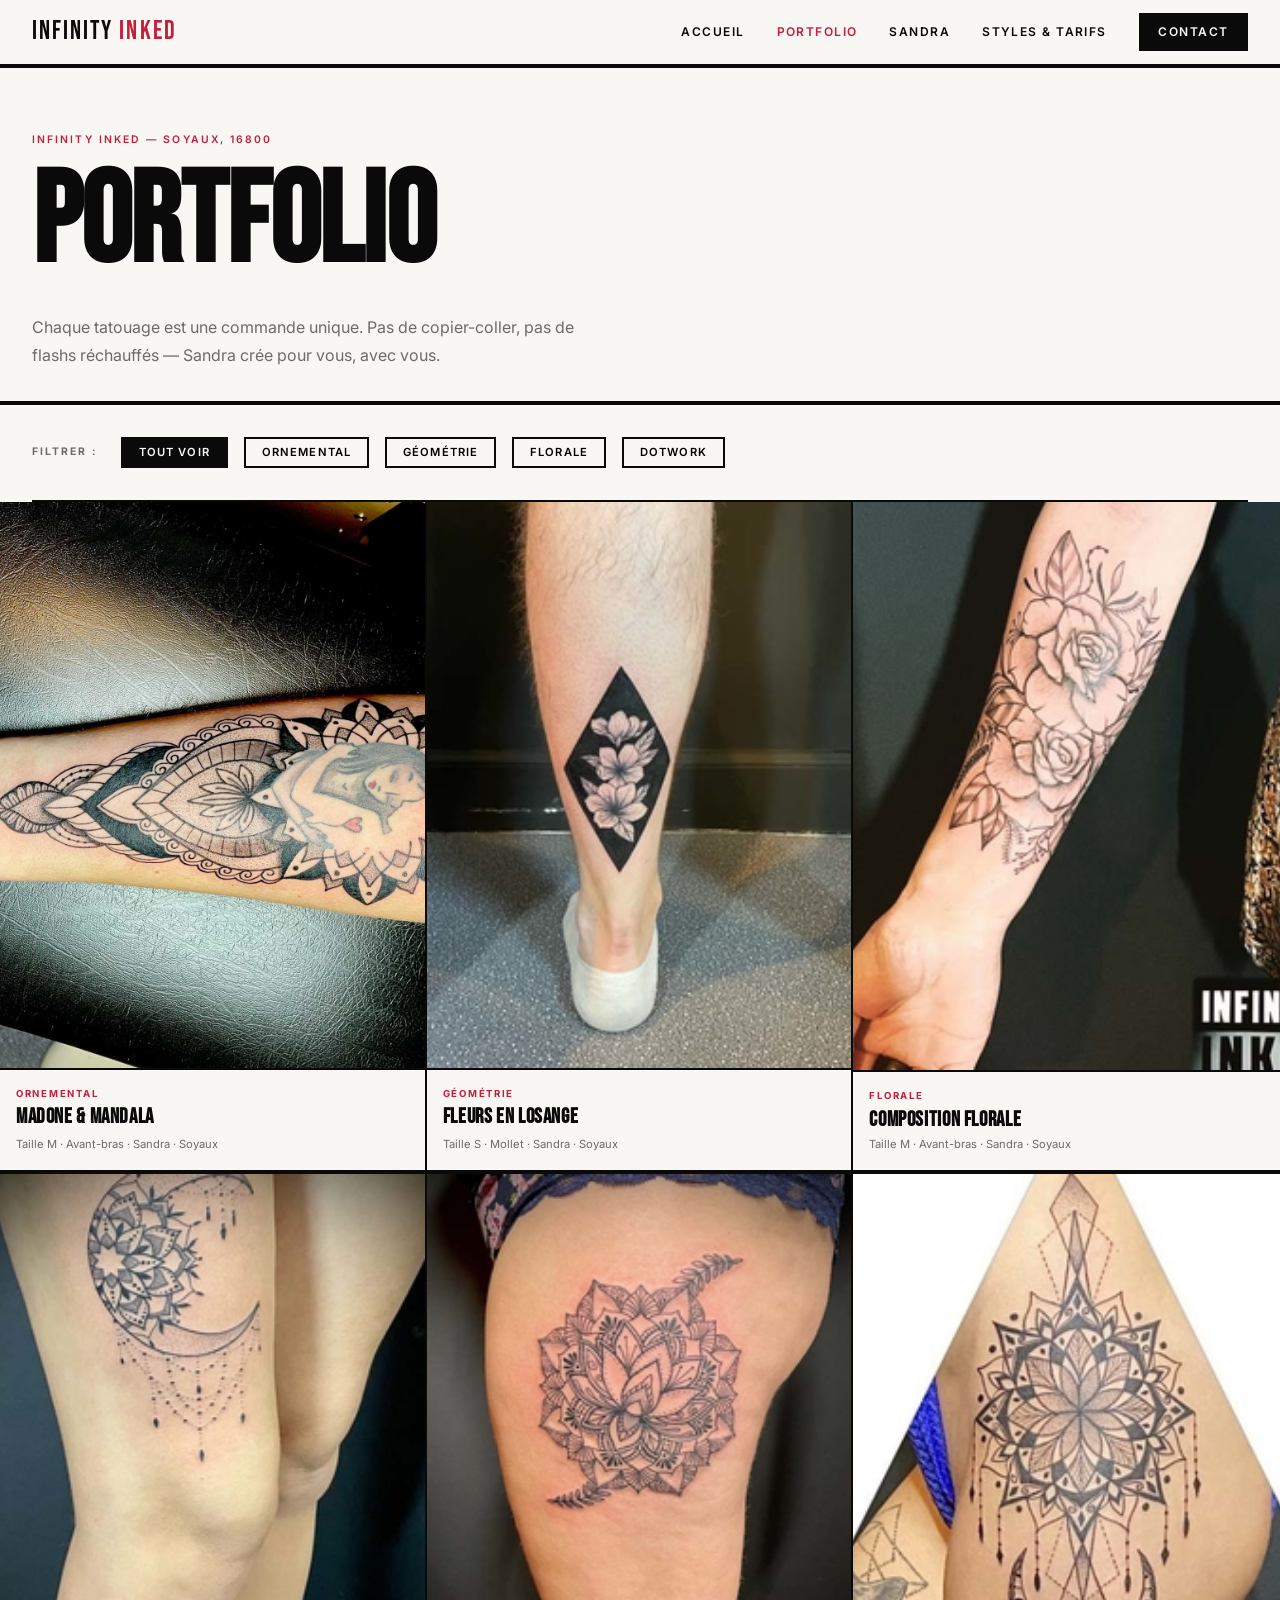
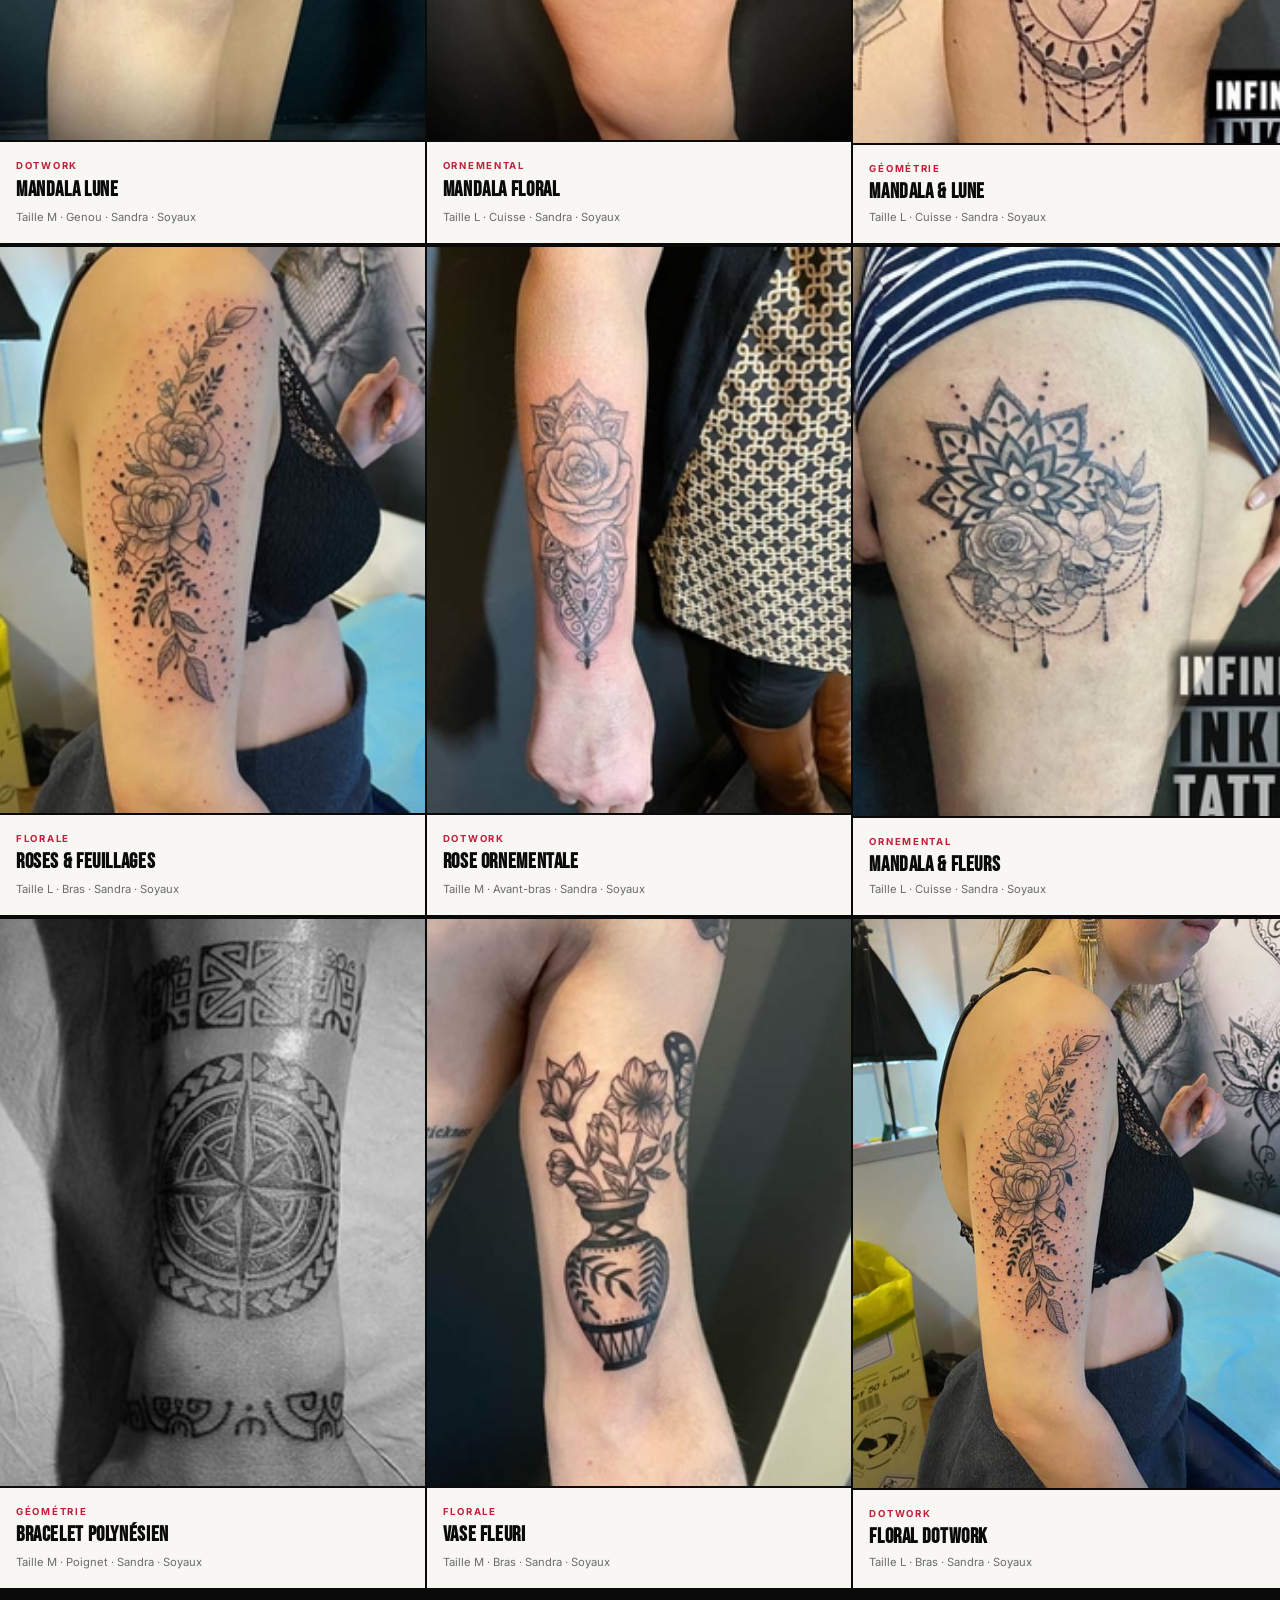
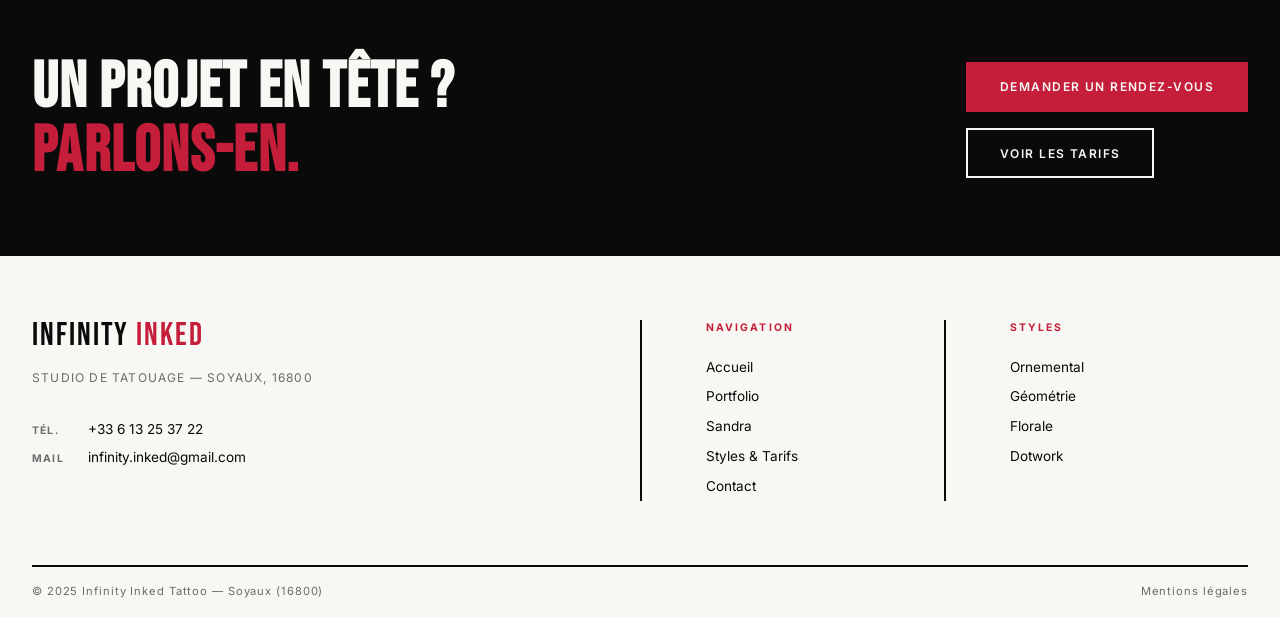
==== commit 668048d7: "images update" ====
--- a/portfolio.html
+++ b/portfolio.html
@@ -74,13 +74,13 @@
         <!-- Ornemental 1 -->
         <article class="gallery-item" data-style="ornemental">
           <div class="gallery-item__photo">
-            <div class="photo-placeholder" aria-label="Tatouage ornemental — mandala avant-bras">
-              <span class="photo-placeholder__label">Photo à intégrer</span>
+            <div class="photo-placeholder" aria-label="Tatouage ornemental — madone et mandala sur avant-bras">
+              <img src="img/Ornemental-1.jpg" alt="Tatouage ornemental — madone et mandala sur avant-bras" loading="lazy" />
             </div>
           </div>
           <div class="gallery-item__info">
             <span class="gallery-item__style">Ornemental</span>
-            <h2 class="gallery-item__title">Mandala avant-bras</h2>
+            <h2 class="gallery-item__title">Madone & mandala</h2>
             <p class="gallery-item__meta">Taille M · Avant-bras · Sandra · Soyaux</p>
           </div>
         </article>
@@ -88,154 +88,154 @@
         <!-- Géométrie 1 -->
         <article class="gallery-item" data-style="geometrie">
           <div class="gallery-item__photo">
-            <div class="photo-placeholder" aria-label="Tatouage géométrique — triangle sacré épaule">
-              <span class="photo-placeholder__label">Photo à intégrer</span>
+            <div class="photo-placeholder" aria-label="Tatouage géométrique — fleurs dans un losange sur le mollet">
+              <img src="img/Fleur%20dans%20losange.jpg" alt="Tatouage géométrique — fleurs de cerisier dans un losange noir sur le mollet" loading="lazy" />
             </div>
           </div>
           <div class="gallery-item__info">
             <span class="gallery-item__style">Géométrie</span>
-            <h2 class="gallery-item__title">Triangle sacré épaule</h2>
-            <p class="gallery-item__meta">Taille S · Épaule · Sandra · Soyaux</p>
+            <h2 class="gallery-item__title">Fleurs en losange</h2>
+            <p class="gallery-item__meta">Taille S · Mollet · Sandra · Soyaux</p>
           </div>
         </article>
 
         <!-- Florale 1 -->
         <article class="gallery-item" data-style="florale">
           <div class="gallery-item__photo">
-            <div class="photo-placeholder" aria-label="Tatouage floral — bouquet cheville">
-              <span class="photo-placeholder__label">Photo à intégrer</span>
+            <div class="photo-placeholder" aria-label="Tatouage floral — composition de roses sur avant-bras">
+              <img src="img/2%20fleurs.jpg" alt="Tatouage floral — bouquet de roses sur avant-bras, trait fin" loading="lazy" />
             </div>
           </div>
           <div class="gallery-item__info">
             <span class="gallery-item__style">Florale</span>
-            <h2 class="gallery-item__title">Bouquet cheville</h2>
-            <p class="gallery-item__meta">Taille S · Cheville · Sandra · Soyaux</p>
+            <h2 class="gallery-item__title">Composition florale</h2>
+            <p class="gallery-item__meta">Taille M · Avant-bras · Sandra · Soyaux</p>
           </div>
         </article>
 
         <!-- Dotwork 1 -->
         <article class="gallery-item" data-style="dotwork">
           <div class="gallery-item__photo">
-            <div class="photo-placeholder" aria-label="Tatouage dotwork — rose géométrique poignet">
-              <span class="photo-placeholder__label">Photo à intégrer</span>
+            <div class="photo-placeholder" aria-label="Tatouage dotwork — mandala lune sur le genou">
+              <img src="img/Mandala%20lune.jpg" alt="Tatouage dotwork — mandala lune sur le genou" loading="lazy" />
             </div>
           </div>
           <div class="gallery-item__info">
             <span class="gallery-item__style">Dotwork</span>
-            <h2 class="gallery-item__title">Rose géométrique poignet</h2>
-            <p class="gallery-item__meta">Taille S · Poignet · Sandra · Soyaux</p>
+            <h2 class="gallery-item__title">Mandala lune</h2>
+            <p class="gallery-item__meta">Taille M · Genou · Sandra · Soyaux</p>
           </div>
         </article>
 
         <!-- Ornemental 2 -->
         <article class="gallery-item" data-style="ornemental">
           <div class="gallery-item__photo">
-            <div class="photo-placeholder" aria-label="Tatouage ornemental — colonne vertébrale">
-              <span class="photo-placeholder__label">Photo à intégrer</span>
+            <div class="photo-placeholder" aria-label="Tatouage ornemental — grand mandala floral sur la cuisse">
+              <img src="img/Mandala%20fleur.jpg" alt="Tatouage ornemental — grand mandala floral sur la cuisse" loading="lazy" />
             </div>
           </div>
           <div class="gallery-item__info">
             <span class="gallery-item__style">Ornemental</span>
-            <h2 class="gallery-item__title">Colonne ornementale</h2>
-            <p class="gallery-item__meta">Taille L · Colonne · Sandra · Soyaux</p>
+            <h2 class="gallery-item__title">Mandala floral</h2>
+            <p class="gallery-item__meta">Taille L · Cuisse · Sandra · Soyaux</p>
           </div>
         </article>
 
         <!-- Géométrie 2 -->
         <article class="gallery-item" data-style="geometrie">
           <div class="gallery-item__photo">
-            <div class="photo-placeholder" aria-label="Tatouage géométrique — fleur de vie sternum">
-              <span class="photo-placeholder__label">Photo à intégrer</span>
+            <div class="photo-placeholder" aria-label="Tatouage géométrique — mandala et lune sur la cuisse">
+              <img src="img/Mandala.jpg" alt="Tatouage géométrique — mandala et lune suspendus sur la cuisse" loading="lazy" />
             </div>
           </div>
           <div class="gallery-item__info">
             <span class="gallery-item__style">Géométrie</span>
-            <h2 class="gallery-item__title">Fleur de vie sternum</h2>
-            <p class="gallery-item__meta">Taille M · Sternum · Sandra · Soyaux</p>
+            <h2 class="gallery-item__title">Mandala & lune</h2>
+            <p class="gallery-item__meta">Taille L · Cuisse · Sandra · Soyaux</p>
           </div>
         </article>
 
         <!-- Florale 2 -->
         <article class="gallery-item" data-style="florale">
           <div class="gallery-item__photo">
-            <div class="photo-placeholder" aria-label="Tatouage floral — pivoine épaule">
-              <span class="photo-placeholder__label">Photo à intégrer</span>
+            <div class="photo-placeholder" aria-label="Tatouage floral — roses et feuillages dotwork sur le bras">
+              <img src="img/Roses.jpg" alt="Tatouage floral — roses, feuillages et dotwork sur le bras" loading="lazy" />
             </div>
           </div>
           <div class="gallery-item__info">
             <span class="gallery-item__style">Florale</span>
-            <h2 class="gallery-item__title">Pivoine épaule</h2>
-            <p class="gallery-item__meta">Taille M · Épaule · Sandra · Soyaux</p>
+            <h2 class="gallery-item__title">Roses & feuillages</h2>
+            <p class="gallery-item__meta">Taille L · Bras · Sandra · Soyaux</p>
           </div>
         </article>
 
         <!-- Dotwork 2 -->
         <article class="gallery-item" data-style="dotwork">
           <div class="gallery-item__photo">
-            <div class="photo-placeholder" aria-label="Tatouage dotwork — lune croissante nuque">
-              <span class="photo-placeholder__label">Photo à intégrer</span>
+            <div class="photo-placeholder" aria-label="Tatouage dotwork — rose ornementale sur avant-bras">
+              <img src="img/Mandala%20et%20rose.jpg" alt="Tatouage dotwork — rose et mandala ornemental sur avant-bras" loading="lazy" />
             </div>
           </div>
           <div class="gallery-item__info">
             <span class="gallery-item__style">Dotwork</span>
-            <h2 class="gallery-item__title">Lune croissante nuque</h2>
-            <p class="gallery-item__meta">Taille XS · Nuque · Sandra · Soyaux</p>
+            <h2 class="gallery-item__title">Rose ornementale</h2>
+            <p class="gallery-item__meta">Taille M · Avant-bras · Sandra · Soyaux</p>
           </div>
         </article>
 
         <!-- Ornemental 3 -->
         <article class="gallery-item" data-style="ornemental">
           <div class="gallery-item__photo">
-            <div class="photo-placeholder" aria-label="Tatouage ornemental — manchette poignet">
-              <span class="photo-placeholder__label">Photo à intégrer</span>
+            <div class="photo-placeholder" aria-label="Tatouage ornemental — mandala et fleurs sur la cuisse">
+              <img src="img/Florale.jpg" alt="Tatouage ornemental — mandala et fleurs sur la cuisse" loading="lazy" />
             </div>
           </div>
           <div class="gallery-item__info">
             <span class="gallery-item__style">Ornemental</span>
-            <h2 class="gallery-item__title">Manchette poignet</h2>
-            <p class="gallery-item__meta">Taille M · Poignet · Sandra · Soyaux</p>
+            <h2 class="gallery-item__title">Mandala & fleurs</h2>
+            <p class="gallery-item__meta">Taille L · Cuisse · Sandra · Soyaux</p>
           </div>
         </article>
 
         <!-- Géométrie 3 -->
         <article class="gallery-item" data-style="geometrie">
           <div class="gallery-item__photo">
-            <div class="photo-placeholder" aria-label="Tatouage géométrique — métatron mollet">
-              <span class="photo-placeholder__label">Photo à intégrer</span>
+            <div class="photo-placeholder" aria-label="Tatouage géométrique — bracelet polynésien au poignet">
+              <img src="img/a.jpg" alt="Tatouage géométrique — bracelet polynésien et rose des vents au poignet" loading="lazy" />
             </div>
           </div>
           <div class="gallery-item__info">
             <span class="gallery-item__style">Géométrie</span>
-            <h2 class="gallery-item__title">Métatron mollet</h2>
-            <p class="gallery-item__meta">Taille L · Mollet · Sandra · Soyaux</p>
+            <h2 class="gallery-item__title">Bracelet polynésien</h2>
+            <p class="gallery-item__meta">Taille M · Poignet · Sandra · Soyaux</p>
           </div>
         </article>
 
         <!-- Florale 3 -->
         <article class="gallery-item" data-style="florale">
           <div class="gallery-item__photo">
-            <div class="photo-placeholder" aria-label="Tatouage floral — branche de cerisier côtes">
-              <span class="photo-placeholder__label">Photo à intégrer</span>
+            <div class="photo-placeholder" aria-label="Tatouage floral — vase grec fleuri sur le bras">
+              <img src="img/Fleurs.jpg" alt="Tatouage floral — vase ornemental avec fleurs en blackwork sur le bras" loading="lazy" />
             </div>
           </div>
           <div class="gallery-item__info">
             <span class="gallery-item__style">Florale</span>
-            <h2 class="gallery-item__title">Cerisier en fleurs côtes</h2>
-            <p class="gallery-item__meta">Taille XL · Côtes · Sandra · Soyaux</p>
+            <h2 class="gallery-item__title">Vase fleuri</h2>
+            <p class="gallery-item__meta">Taille M · Bras · Sandra · Soyaux</p>
           </div>
         </article>
 
         <!-- Dotwork 3 -->
         <article class="gallery-item" data-style="dotwork">
           <div class="gallery-item__photo">
-            <div class="photo-placeholder" aria-label="Tatouage dotwork — oeil tout voyant avant-bras">
-              <span class="photo-placeholder__label">Photo à intégrer</span>
+            <div class="photo-placeholder" aria-label="Tatouage dotwork — roses et dotwork sur le bras">
+              <img src="img/Roses_1.jpg" alt="Tatouage dotwork — composition florale avec spray de points sur le bras" loading="lazy" />
             </div>
           </div>
           <div class="gallery-item__info">
             <span class="gallery-item__style">Dotwork</span>
-            <h2 class="gallery-item__title">Œil géométrique avant-bras</h2>
-            <p class="gallery-item__meta">Taille M · Avant-bras · Sandra · Soyaux</p>
+            <h2 class="gallery-item__title">Floral dotwork</h2>
+            <p class="gallery-item__meta">Taille L · Bras · Sandra · Soyaux</p>
           </div>
         </article>
 
